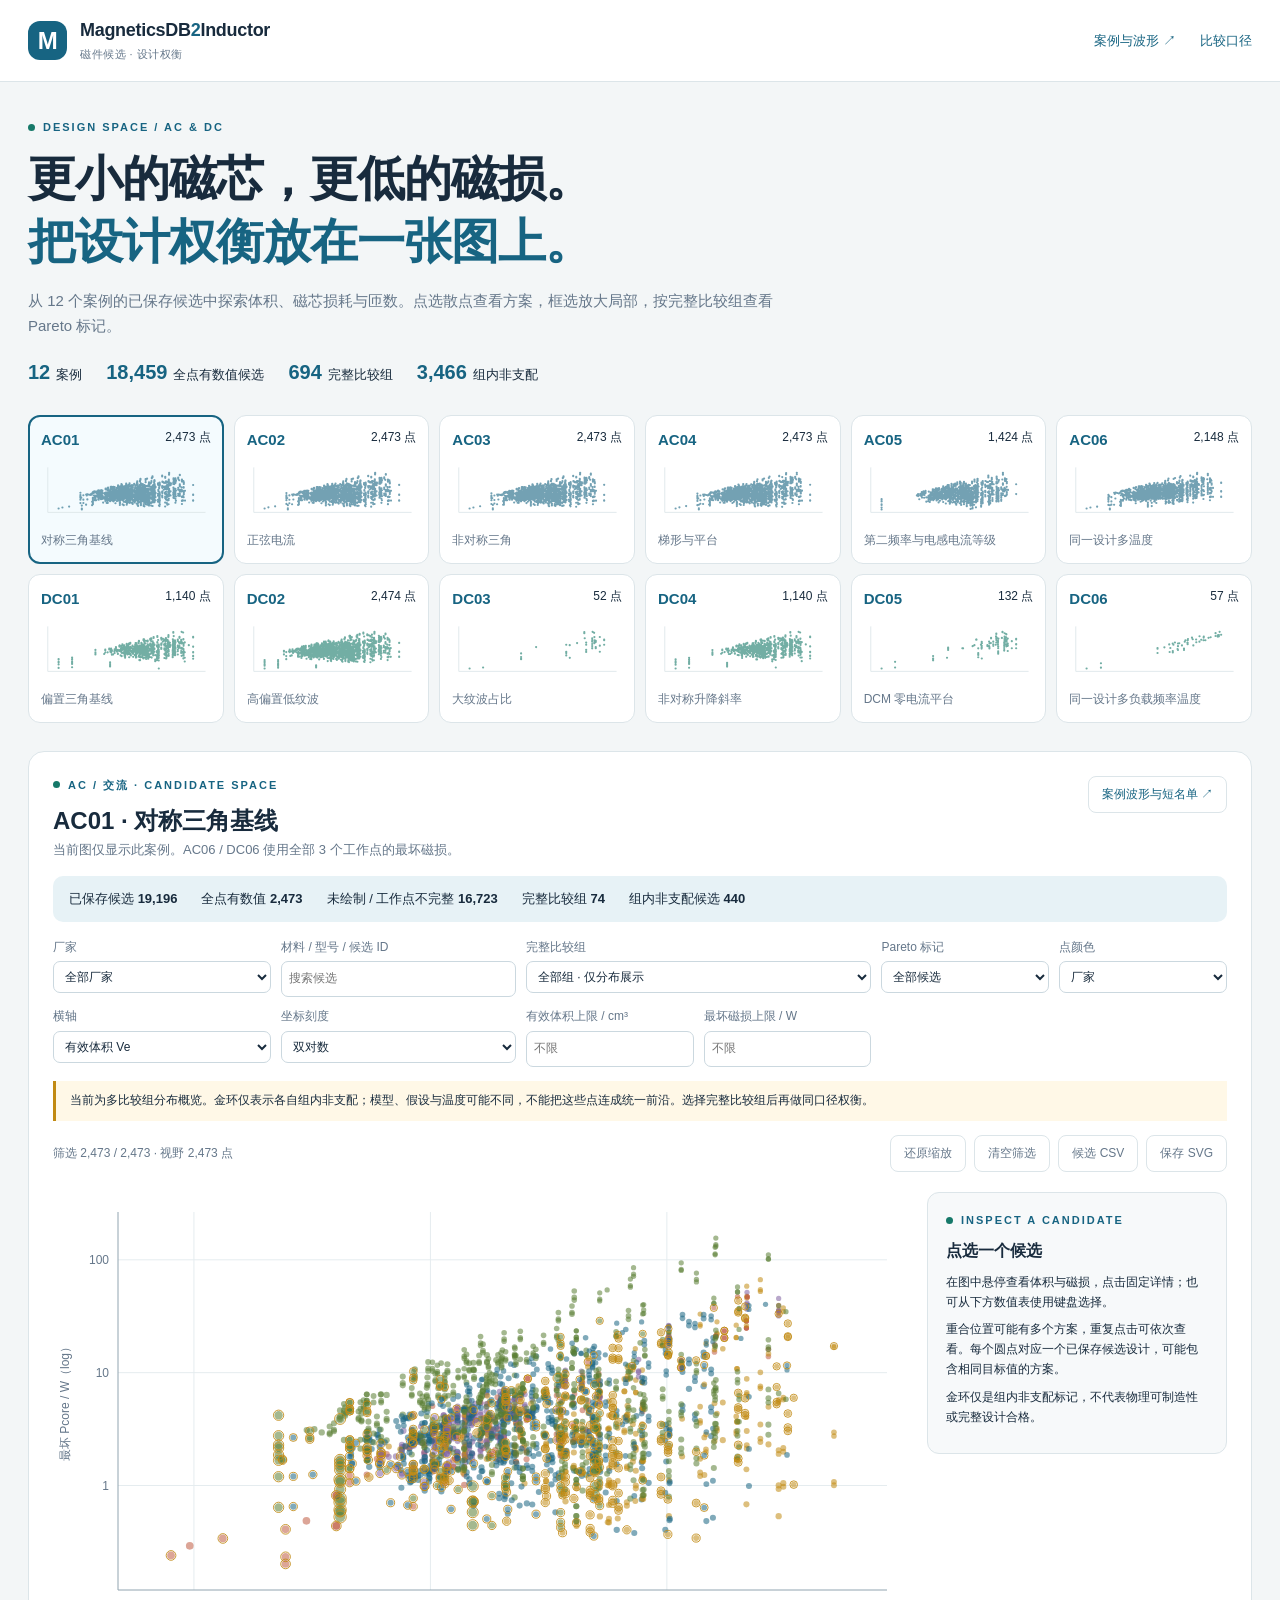
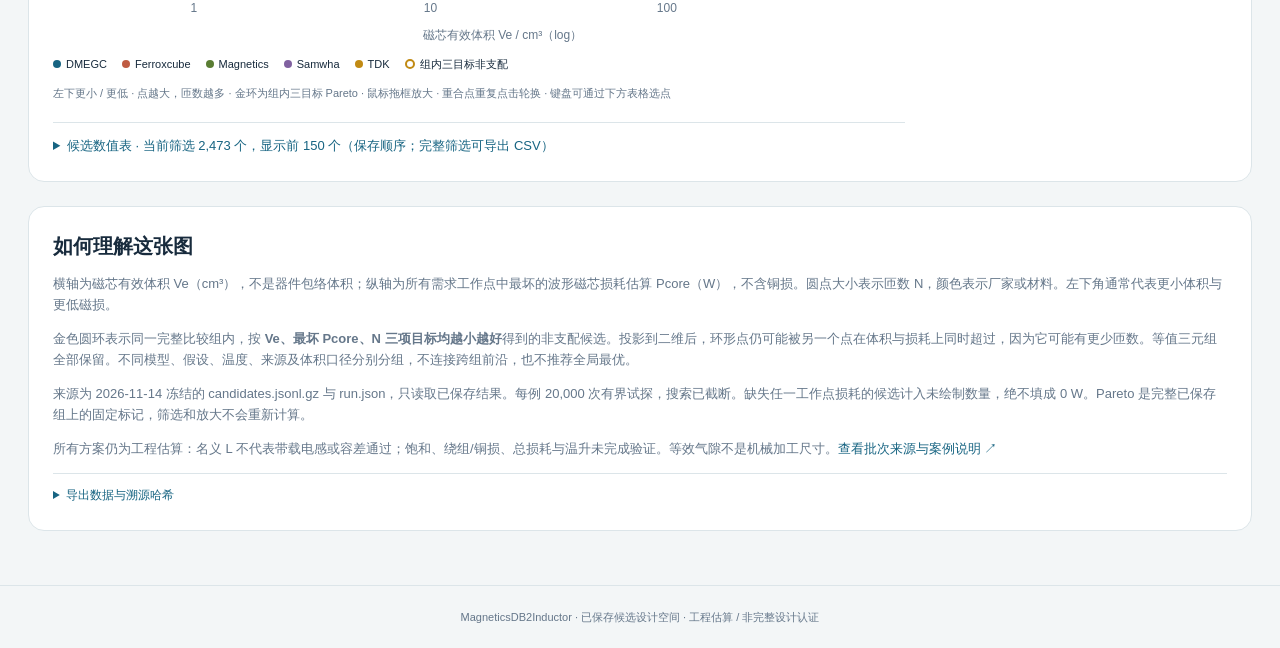
==== optimization.html @ ebb701af "Publish full-candidate magnetic optimization scatter plots" ====
<!doctype html>
<html lang="zh-CN">
<head>
  <meta charset="utf-8">
  <meta name="viewport" content="width=device-width, initial-scale=1">
  <meta name="description" content="12 个 AC/DC 电感案例，18,459 个候选的体积、磁芯损耗与匝数权衡。">
  <title>磁件优化散点图 · MagneticsDB2Inductor</title>
  <link rel="stylesheet" href="./styles.css">
  <link rel="stylesheet" href="./optimization.css">
  <script src="./optimization-data.js" defer></script>
  <script src="./optimization.js" defer></script>
</head>
<body>
  <a class="skip" href="#optimization-main">跳至散点图</a>
  <header class="topbar"><a class="brand" href="./"><span class="brand-mark" aria-hidden="true">M</span><span>MagneticsDB<span class="brand-to">2</span>Inductor<small>磁件候选 · 设计权衡</small></span></a><nav aria-label="项目导航"><a href="./">案例与波形 ↗</a><a href="#method">比较口径</a></nav></header>
  <main id="optimization-main" class="optimization-page" tabindex="-1">
    <div class="opt-intro"><div class="eyebrow">DESIGN SPACE / AC &amp; DC</div><h1>更小的磁芯，更低的磁损。<br><span>把设计权衡放在一张图上。</span></h1><p>从 12 个案例的已保存候选中探索体积、磁芯损耗与匝数。点选散点查看方案，框选放大局部，按完整比较组查看 Pareto 标记。</p><div id="global-counts" class="opt-global"></div></div>
    <section aria-label="12 个案例概览"><div id="case-gallery" class="opt-gallery"></div></section>
    <section id="case-workspace" class="opt-workspace" aria-label="当前案例优化图"><p class="loading" role="status">正在加载已保存候选…</p></section>
    <section id="method" class="panel opt-method"><h2>如何理解这张图</h2><p>横轴为磁芯有效体积 Ve（cm³），不是器件包络体积；纵轴为所有需求工作点中最坏的波形磁芯损耗估算 Pcore（W），不含铜损。圆点大小表示匝数 N，颜色表示厂家或材料。左下角通常代表更小体积与更低磁损。</p><p>金色圆环表示同一完整比较组内，按 <strong>Ve、最坏 Pcore、N 三项目标均越小越好</strong>得到的非支配候选。投影到二维后，环形点仍可能被另一个点在体积与损耗上同时超过，因为它可能有更少匝数。等值三元组全部保留。不同模型、假设、温度、来源及体积口径分别分组，不连接跨组前沿，也不推荐全局最优。</p><p>来源为 2026-11-14 冻结的 candidates.jsonl.gz 与 run.json，只读取已保存结果。每例 20,000 次有界试探，搜索已截断。缺失任一工作点损耗的候选计入未绘制数量，绝不填成 0 W。Pareto 是完整已保存组上的固定标记，筛选和放大不会重新计算。</p><p>所有方案仍为工程估算：名义 L 不代表带载电感或容差通过；饱和、绕组/铜损、总损耗与温升未完成验证。等效气隙不是机械加工尺寸。<a href="./#sources">查看批次来源与案例说明 ↗</a></p><details><summary>导出数据与溯源哈希</summary><div id="opt-provenance"></div></details></section>
  </main>
  <noscript>本页需要 JavaScript；静态候选分布图可在项目 README 中查看。</noscript>
  <footer class="site-footer">MagneticsDB2Inductor · 已保存候选设计空间 · 工程估算 / 非完整设计认证</footer>
</body>
</html>
---- styles.css ----
@charset "UTF-8";
:root{color-scheme:light;--ink:#182b3d;--muted:#65778a;--line:#dce5e9;--paper:#f3f6f7;--white:#fff;--blue:#176482;--blue-soft:#e7f2f6;--teal:#167969;--amber:#875b15;--amber-soft:#fff5df;--radius:16px;font:15px/1.65 -apple-system,BlinkMacSystemFont,"Segoe UI","Microsoft YaHei",sans-serif;background:var(--paper);color:var(--ink)}
*{box-sizing:border-box}body{margin:0}button,input,select{font:inherit}button,a,input,select,summary{-webkit-tap-highlight-color:transparent}button{cursor:pointer}a{color:var(--blue);text-decoration:none}a:hover{text-decoration:underline}button{color:inherit}button:disabled{cursor:not-allowed;opacity:.5}:focus-visible{outline:3px solid #de9d2b;outline-offset:3px}h1,h2,h3,p{margin:0}h1{font-size:clamp(26px,3vw,38px);line-height:1.3;letter-spacing:-1px}h2{font-size:20px;line-height:1.5}h3{font-size:15px}small,.muted{color:var(--muted)}small{font-size:12px}svg text{font-family:inherit;fill:var(--muted);font-size:12px}code{overflow-wrap:anywhere;font:12px/1.65 Consolas,monospace}.skip{position:absolute;left:16px;top:-100px;padding:8px;background:#fff;z-index:100}.skip:focus{top:10px}.topbar{min-height:82px;border-bottom:1px solid var(--line);background:#fff;display:flex;align-items:center;justify-content:space-between;padding:14px max(28px,calc((100vw - 1540px)/2));gap:20px}.brand{color:var(--ink);font-size:18px;font-weight:700;display:flex;align-items:center;gap:13px;line-height:1.25;letter-spacing:-.3px}.brand:hover{text-decoration:none}.brand small{display:block;font-size:11px;font-weight:400;letter-spacing:.5px;margin-top:6px}.brand-to{color:var(--blue)}.brand-mark{display:grid;place-items:center;background:var(--blue);color:#fff;width:39px;height:39px;border-radius:12px;font-size:24px;font-weight:600}.topbar nav{display:flex;gap:24px;font-size:13px}.intro{max-width:1540px;padding:36px 28px 24px;margin:auto}.eyebrow{font-size:11px;font-weight:700;color:var(--blue);letter-spacing:2px;text-transform:uppercase;display:flex;align-items:center;gap:8px;margin-bottom:9px}.eyebrow:before{content:'';width:7px;height:7px;border-radius:50%;background:var(--teal)}.intro-line{display:flex;justify-content:space-between;align-items:flex-end;gap:30px}.intro p{color:var(--muted);max-width:720px;margin-top:12px;font-size:14px}.batch{font-size:12px;padding:8px 13px;border:1px solid var(--line);border-radius:8px;background:#fff;white-space:nowrap}.overview{display:grid;grid-template-columns:repeat(4,1fr);gap:16px;margin-top:26px}.stat{background:#fff;border:1px solid var(--line);border-radius:12px;padding:16px 20px}.stat strong{font-size:27px;line-height:1.25;display:block;letter-spacing:-.6px;font-variant-numeric:tabular-nums}.stat>span{color:var(--muted);font-size:12px;display:block;margin-bottom:4px}.stat small{display:block;margin-top:5px;font-size:11px}.shell{max-width:1540px;margin:auto;display:grid;grid-template-columns:244px minmax(0,1fr);gap:26px;padding:0 28px 42px}.sidebar{align-self:start;position:sticky;top:18px;background:#fff;border:1px solid var(--line);border-radius:var(--radius);overflow:hidden}.sidebar-title{padding:19px 18px 0;font-size:12px;font-weight:700;letter-spacing:1px}.segmented{display:flex;gap:3px;margin:13px 14px;background:var(--paper);border-radius:8px;padding:4px}.segmented button{border:0;background:none;flex:1;font-size:12px;padding:5px;border-radius:5px}.segmented button[aria-pressed=true]{background:#fff;box-shadow:0 1px 4px #13233315;color:var(--blue);font-weight:700}.case-list{padding:0 8px 10px;max-height:670px;overflow:auto}.case-button{border:0;background:#fff;text-align:left;display:grid;grid-template-columns:40px 1fr;gap:8px;padding:12px 10px;border-radius:8px;width:100%;line-height:1.45;margin:2px 0}.case-button:hover{background:#f3f7f8}.case-button[aria-current=true]{background:var(--blue-soft);box-shadow:inset 3px 0 var(--blue)}.case-button b{font-size:11px;color:var(--blue);padding-top:2px}.case-button span{font-size:12px}.case-button small{display:block;font-size:10px;margin-top:5px}.side-note{border-top:1px solid var(--line);padding:14px 18px;font-size:11px;color:var(--muted)}.workspace{min-width:0}.case-head{display:flex;gap:16px;align-items:flex-start;justify-content:space-between;margin:4px 0 16px}.case-head h2{font-size:25px;letter-spacing:-.5px}.case-head p{font-size:13px;color:var(--muted);max-width:760px;margin-top:8px}.case-index{font-size:12px;color:var(--blue);margin-bottom:4px;font-weight:700}.actions{display:flex;gap:8px;flex-shrink:0}.btn{background:#fff;border:1px solid var(--line);border-radius:8px;padding:8px 13px;font-size:12px;white-space:nowrap}.btn:hover{border-color:var(--blue);background:var(--blue-soft)}.btn.primary{color:#fff;background:var(--blue);border-color:var(--blue)}.tabs{display:flex;gap:24px;border-bottom:1px solid var(--line);margin:20px 0}.tabs button{border:0;border-bottom:2px solid transparent;background:none;padding:10px 1px;color:var(--muted);font-size:13px;font-weight:600}.tabs button[aria-selected=true]{color:var(--blue);border-bottom-color:var(--blue)}.input-facts{display:grid;grid-template-columns:repeat(4,minmax(0,1fr));border:1px solid var(--line);background:#fff;border-radius:12px;margin-bottom:18px}.input-facts>div{padding:15px 18px;border-right:1px solid var(--line)}.input-facts>div:last-child{border:0}.input-facts span{font-size:11px;color:var(--muted);display:block}.input-facts strong{font-size:19px;display:block;margin-top:3px;font-variant-numeric:tabular-nums}.input-facts small{display:block;font-size:10px;margin-top:3px}.panel{border:1px solid var(--line);background:#fff;border-radius:var(--radius);padding:22px;margin:18px 0;min-width:0}.panel-head{display:flex;align-items:center;justify-content:space-between;gap:12px;margin-bottom:15px}.panel-head .sub{margin-top:3px}.sub,.note{font-size:12px;color:var(--muted)}.note{margin-top:10px;line-height:1.75}.pill{display:inline-flex;padding:3px 9px;border-radius:6px;font-size:10px;background:var(--blue-soft);color:var(--blue);font-weight:600;line-height:1.8}.pill.warn{background:var(--amber-soft);color:var(--amber)}.pill.dim{background:#edf0f3;color:#647384}.notice{display:flex;gap:9px;background:var(--amber-soft);border:1px solid #efdcaf;color:var(--amber);padding:13px 16px;border-radius:10px;font-size:12px;margin:16px 0;line-height:1.8}.notice.info{color:var(--blue);background:var(--blue-soft);border-color:#c7e1eb}.field{display:grid;gap:5px;font-size:11px;color:var(--muted);min-width:0}select,input[type=search]{width:100%;padding:10px 12px;border:1px solid var(--line);border-radius:8px;background:#fff;color:var(--ink);min-width:0;font-size:12px}select:hover,input:hover{border-color:#9bb6c3}.design-hero{display:flex;justify-content:space-between;gap:25px;padding:20px 0 16px}.design-hero h3{font-size:26px;letter-spacing:-.5px}.design-hero .vendor{color:var(--muted);font-size:12px;margin-bottom:4px}.hero-loss{text-align:right;min-width:180px}.hero-loss .number{font-size:38px;letter-spacing:-1px;line-height:1.4;font-variant-numeric:tabular-nums}.hero-loss .unit{font-size:16px;margin-left:5px}.chain{display:grid;grid-template-columns:1fr 24px 1fr 24px 1fr;gap:12px;border-top:1px solid var(--line);padding-top:17px}.chain strong{display:block;font-size:19px;font-weight:600;font-variant-numeric:tabular-nums}.chain span{font-size:11px;color:var(--muted)}.chain .op{font-size:20px;align-self:center;text-align:center;color:#9baab7}.two-col{display:grid;grid-template-columns:1fr 1fr;gap:18px}.two-col>.panel{margin:0}.two-col.wave-panels{gap:0}.chart{min-width:0}.chart svg{display:block;width:100%;height:auto;overflow:visible}.chart-line{fill:none;stroke:var(--blue);stroke-width:2.3;stroke-linecap:round;stroke-linejoin:round}.flux .chart-line{stroke:var(--teal)}.chart-grid{stroke:#e8edf0;stroke-width:1}.chart-cross{stroke:#899eae;stroke-width:1;stroke-dasharray:4 4}.cursor-dot{fill:var(--blue);stroke:#fff;stroke-width:2}.flux .cursor-dot{fill:var(--teal)}.cursor-readout{padding:10px 14px;background:var(--paper);border-radius:8px;display:flex;gap:25px;flex-wrap:wrap;font-size:12px;font-variant-numeric:tabular-nums}.cursor-readout strong{font-weight:600}.cursor-control{display:flex;align-items:center;gap:14px;margin:10px 0;color:var(--muted);font-size:11px}.cursor-control input{accent-color:var(--blue);width:100%}.legend{font-size:11px;color:var(--muted);display:flex;align-items:center;gap:8px}.legend i{width:8px;height:8px;background:var(--blue);border-radius:50%;display:inline-block}.legend.teal i{background:var(--teal)}.params{display:grid;grid-template-columns:1fr 1fr;gap:0 18px;margin:0}.params>div{padding:11px 0;border-bottom:1px solid #eef1f4;min-width:0}.params dt{font-size:11px;color:var(--muted)}.params dd{margin:3px 0 0;font-size:14px;font-variant-numeric:tabular-nums;overflow-wrap:anywhere}.checks{display:grid;gap:10px}.check{display:flex;justify-content:space-between;align-items:center;font-size:12px;gap:8px}.assumptions{display:flex;gap:6px;flex-wrap:wrap;margin:12px 0}details{border-top:1px solid var(--line);padding-top:12px;margin-top:14px}summary{cursor:pointer;font-size:12px;color:var(--blue)}.hash-grid{display:grid;gap:12px;margin-top:14px}.hash-grid dt{font-size:11px;color:var(--muted)}.hash-grid dd{margin:3px 0 0;overflow-wrap:anywhere;font-size:11px}table{width:100%;border-collapse:collapse;text-align:left;font-size:12px}th{color:var(--muted);font-size:10px;font-weight:600;background:#f8fafb}th,td{padding:10px 12px;border-bottom:1px solid #e9eef1;vertical-align:middle}.num{text-align:right;font-variant-numeric:tabular-nums}.table-scroll{overflow:auto;max-width:100%}tr.active td{background:#eaf4f8}.table-button{border:0;background:none;color:var(--blue);text-align:left;font-size:12px;padding:0;min-width:140px}.table-button:hover{text-decoration:underline}.table-button small{display:block;font-size:10px}.filters{display:grid;grid-template-columns:minmax(150px,1.3fr) repeat(3,minmax(120px,1fr));gap:10px;margin:15px 0}.result-count{font-size:11px;color:var(--muted);margin:12px 0}.empty{padding:32px 18px;text-align:center;color:var(--muted);font-size:13px}.scatter circle{cursor:pointer;fill:#c4d9e2;stroke:#fff;stroke-width:1.5}.scatter circle.selected{fill:var(--blue);stroke:var(--ink);stroke-width:2}.scatter circle:hover{fill:var(--teal)}.scatter .halo{fill:var(--blue);opacity:.1;stroke:0}.scatter-group{border:1px dashed #bed7e1;border-radius:9px;padding:10px 13px;background:#f8fcfd;margin-top:8px;font-size:11px;color:var(--muted)}.compare-bar{display:flex;align-items:center;justify-content:space-between;gap:10px;padding:12px 0;font-size:12px;border-top:1px solid var(--line)}.compare-table th:not(:first-child),.compare-table td:not(:first-child){min-width:170px}.download-row{display:flex;gap:8px;flex-wrap:wrap}.bars{display:grid;gap:12px}.bar-row{display:grid;grid-template-columns:185px 1fr 50px;gap:12px;align-items:center;font-size:11px}.bar-track{height:8px;background:#ecf1f4;border-radius:4px;overflow:hidden}.bar-fill{height:100%;background:#8fb4c4;border-radius:4px}.sources p{margin-top:10px;font-size:12px;color:var(--muted)}.source-hash{border-bottom:1px solid var(--line);padding:13px 0}.source-hash:last-child{border:0}.source-hash code{display:block;margin-top:3px;font-size:10px}.site-footer{border-top:1px solid var(--line);padding:22px 28px;text-align:center;font-size:11px;color:var(--muted)}.toast{position:fixed;bottom:25px;left:50%;transform:translateX(-50%);padding:11px 18px;border-radius:9px;background:var(--ink);color:#fff;font-size:12px;z-index:99;box-shadow:0 8px 35px #13233330}.loading{padding:90px 30px;text-align:center;color:var(--muted)}.row-check{accent-color:var(--blue);width:16px;height:16px}.point-tab{border:1px solid var(--line);padding:8px 12px;background:#fff;border-radius:7px;font-size:11px}.point-tab[aria-pressed=true]{background:var(--blue-soft);border-color:var(--blue);color:var(--blue)}.point-tabs{display:flex;gap:8px;flex-wrap:wrap}.scope-label{font-size:10px;color:var(--muted);letter-spacing:.3px;margin-top:6px}.warning-list{padding-left:18px;font-size:12px;line-height:1.9;color:var(--amber)}.mobile-case-picker{display:none}.source-link{font-size:11px}.footer-actions{display:flex;gap:10px;justify-content:space-between;margin:25px 0;font-size:12px}.footer-actions button{max-width:48%;overflow:hidden;text-overflow:ellipsis}.chart-accessible{font-size:11px;color:var(--muted);margin-top:6px}.point-row{cursor:pointer}.point-row:hover td{background:#f3f8fa}
@media(min-width:1600px){.topbar{padding-left:calc((100vw - 1484px)/2);padding-right:calc((100vw - 1484px)/2)}}
@media(max-width:1150px){.shell{grid-template-columns:205px minmax(0,1fr);gap:18px}.case-list{max-height:650px}.input-facts>div{padding:12px}.input-facts strong{font-size:16px}.hero-loss .number{font-size:32px}.filters{grid-template-columns:1fr 1fr}.case-head{flex-wrap:wrap}.overview{gap:10px}.panel{padding:18px}.two-col:not(.wave-panels){grid-template-columns:1fr}.bar-row{grid-template-columns:150px 1fr 40px}}
@media(max-width:800px){.topbar{padding:16px 20px}.topbar nav{gap:15px;font-size:11px}.brand{font-size:15px}.brand-mark{width:33px;height:33px;font-size:21px}.intro{padding:27px 20px 20px}.intro-line{display:block}.batch{display:inline-block;margin-top:16px}.overview{grid-template-columns:repeat(2,1fr);margin-top:20px}.stat{padding:13px 16px}.stat strong{font-size:25px}.shell{grid-template-columns:1fr;padding:0 20px 30px}.sidebar{position:static}.sidebar-title,.side-note{display:none}.case-list{display:none}.segmented{margin:10px 12px 4px}.mobile-case-picker{display:block;margin:8px 14px 14px}.input-facts{grid-template-columns:1fr 1fr}.input-facts>div:nth-child(2){border-right:0}.input-facts>div:nth-child(-n+2){border-bottom:1px solid var(--line)}.two-col.wave-panels{grid-template-columns:1fr;gap:16px}.design-hero h3{font-size:22px}.panel-head{flex-wrap:wrap}.hero-loss{min-width:130px}.hero-loss .number{font-size:30px}.chart-line{stroke-width:2}.case-head h2{font-size:23px}.source-hash code{font-size:10px}}
@media(max-width:440px){.topbar{padding:13px 14px;align-items:flex-start}.topbar nav{flex-direction:column;gap:3px;text-align:right;white-space:nowrap}.brand{font-size:13px;gap:8px}.brand small{font-size:9px}.intro{padding:23px 14px 18px}.intro p{font-size:12px}.shell{padding:0 14px 25px;gap:18px}.overview{gap:8px}.stat{padding:12px}.stat>span{font-size:10px}.stat strong{font-size:23px}.stat small{font-size:9px}.batch{font-size:10px}.panel{padding:15px;border-radius:12px}.tabs{gap:22px}.tabs button{font-size:12px}.design-hero{display:block}.hero-loss{text-align:left;margin-top:14px}.hero-loss .number{font-size:34px}.hero-loss .sub{font-size:10px}.chain{gap:5px;grid-template-columns:1fr 13px 1fr 13px 1fr}.chain strong{font-size:15px}.chain span{font-size:9px}.params{gap:0 12px}.params dd{font-size:12px}.params dt{font-size:10px}.filters{grid-template-columns:1fr 1fr;gap:8px}.input-facts strong{font-size:17px}.input-facts small{font-size:9px}.cursor-readout{gap:10px 17px;font-size:11px}.notice{font-size:11px;padding:11px 13px}.bar-row{grid-template-columns:120px 1fr 35px;font-size:9px;gap:8px}.site-footer{padding:18px 20px;font-size:10px}.point-tabs{gap:6px}.point-tab{font-size:10px;padding:7px 9px}.actions{width:100%}.btn{font-size:11px}.case-head{gap:12px}.intro h1{font-size:28px}}
@media(prefers-reduced-motion:no-preference){button,a{transition:background-color .15s,border-color .15s,color .15s}.panel{animation:enter .18s ease-out}@keyframes enter{from{opacity:.6;transform:translateY(3px)}to{opacity:1;transform:none}}}

.cursor-control{white-space:nowrap}.cursor-control input{min-width:0}.table-scroll table{min-width:760px}.table-scroll .compare-table{min-width:600px}
---- optimization.css ----
.optimization-page{max-width:1540px;margin:auto;padding:36px 28px}.opt-intro{max-width:960px;margin-bottom:26px}.opt-intro h1{margin:12px 0 16px;font-size:clamp(28px,3.8vw,48px)}.opt-intro h1 span{color:var(--blue)}.opt-intro p{max-width:780px;color:var(--muted)}.opt-global{display:flex;flex-wrap:wrap;gap:8px 24px;margin-top:18px;font-size:13px}.opt-global strong{font-size:20px;color:var(--blue);margin-right:6px}.opt-gallery{display:grid;grid-template-columns:repeat(6,minmax(0,1fr));gap:10px;margin-bottom:28px}.opt-case{min-width:0;text-align:left;background:white;border:1px solid var(--line);border-radius:12px;padding:12px;position:relative}.opt-case[aria-current=true]{border:2px solid var(--blue);padding:11px;background:#f4fbfe}.opt-case-head{display:flex;justify-content:space-between;font-size:12px}.opt-case-head strong{color:var(--blue);font-size:15px}.opt-case small{display:block;white-space:nowrap;overflow:hidden;text-overflow:ellipsis}.opt-case svg{display:block;width:100%;height:68px;margin:5px 0}.opt-workspace{background:white;border:1px solid var(--line);border-radius:16px;padding:24px}.opt-case-title{display:flex;justify-content:space-between;gap:14px;align-items:flex-start}.opt-case-title h2{font-size:24px}.opt-case-title p{color:var(--muted);font-size:13px}.opt-counts{margin:16px 0;padding:12px 16px;background:var(--blue-soft);border-radius:10px;display:flex;gap:12px 24px;flex-wrap:wrap;font-size:13px}.opt-controls{display:grid;grid-template-columns:1.3fr 1.4fr repeat(4,1fr);gap:10px}.opt-controls label{font-size:12px;color:var(--muted);min-width:0}.opt-controls select,.opt-controls input{display:block;width:100%;min-width:0;margin-top:4px;border:1px solid #cbd8df;border-radius:7px;padding:7px;background:#fff;color:var(--ink)}.opt-controls .opt-wide{grid-column:span 2}.opt-chart-layout{display:grid;grid-template-columns:minmax(0,1fr) 300px;gap:22px;margin-top:20px}.opt-chart-area{min-width:0}.opt-toolbar{display:flex;align-items:center;justify-content:space-between;gap:12px;margin:14px 0;font-size:12px;color:var(--muted)}.opt-toolbar .actions{flex-wrap:wrap}.opt-stage{position:relative;width:100%;height:460px;touch-action:pan-y}.opt-stage svg,.opt-stage canvas{position:absolute;inset:0;width:100%;height:100%;display:block}.opt-stage canvas{touch-action:pan-y;cursor:crosshair}.opt-tooltip{position:absolute;pointer-events:none;z-index:4;background:#182b3df0;color:#fff;padding:9px 12px;border-radius:8px;font-size:12px;max-width:280px;box-shadow:0 4px 14px #182b3d30}.opt-tooltip[hidden]{display:none}.opt-box{position:absolute;background:#17648220;border:1px solid var(--blue);pointer-events:none;display:none}.opt-legend{display:flex;flex-wrap:wrap;gap:5px 15px;font-size:11px;min-height:24px}.opt-legend span{display:inline-flex;align-items:center;gap:5px}.opt-dot{width:8px;height:8px;border-radius:50%;display:inline-block}.opt-ring{border:2px solid #c18a13;width:10px;height:10px;border-radius:50%;display:inline-block}.opt-detail{background:#f7f9fa;border:1px solid var(--line);padding:18px;border-radius:12px;min-width:0;align-self:start}.opt-detail h3{font-size:16px;margin:8px 0;overflow-wrap:anywhere}.opt-detail dl{margin:12px 0}.opt-detail dl div{display:flex;justify-content:space-between;gap:12px;padding:6px 0;border-bottom:1px solid var(--line);font-size:12px}.opt-detail dt{color:var(--muted)}.opt-detail dd{margin:0;text-align:right}.opt-detail p{font-size:12px;margin:8px 0;overflow-wrap:anywhere}.opt-detail code{font-size:10px}.opt-detail table{font-size:11px;width:100%;border-collapse:collapse}.opt-detail td,.opt-detail th{text-align:left;padding:5px;border-bottom:1px solid var(--line)}.opt-detail .btn{display:block;text-align:center;margin-top:12px}.opt-notice{padding:10px 14px;background:#fff8e7;border-left:3px solid #c18a13;font-size:12px;margin-top:14px}.opt-method{margin-top:24px;padding:24px}.opt-method p{font-size:13px;color:var(--muted);margin:12px 0}.opt-method details{font-size:13px}.opt-method code{display:block;margin:8px 0}.opt-results{margin-top:20px}.opt-results summary{font-size:13px;cursor:pointer}.opt-table-wrap{max-height:340px;overflow:auto;margin-top:12px}.opt-table{width:100%;border-collapse:collapse;white-space:nowrap;font-size:12px}.opt-table th,.opt-table td{padding:7px 12px;border-bottom:1px solid var(--line);text-align:left}.opt-table th{position:sticky;top:0;background:#eef3f5}.opt-table button{border:0;background:none;color:var(--blue);padding:0;text-align:left}.opt-zero{position:absolute;inset:80px 20px;text-align:center;color:var(--muted);pointer-events:none}.opt-case:focus-visible{outline-offset:1px}
@media(max-width:1150px){.opt-gallery{grid-template-columns:repeat(4,minmax(0,1fr))}.opt-controls{grid-template-columns:repeat(3,minmax(0,1fr))}.opt-chart-layout{grid-template-columns:minmax(0,1fr) 260px}}
@media(max-width:800px){.optimization-page{padding:24px 16px}.opt-gallery{grid-template-columns:repeat(3,minmax(0,1fr))}.opt-chart-layout{grid-template-columns:1fr}.opt-detail{max-height:none}.opt-controls{grid-template-columns:repeat(2,minmax(0,1fr))}.opt-stage{height:390px}.opt-workspace{padding:16px}.opt-case-title{display:block}.opt-case-title .btn{margin-top:10px}.opt-toolbar{align-items:flex-start;flex-direction:column}.opt-intro h1{letter-spacing:-.5px}}
@media(max-width:450px){.opt-gallery{grid-template-columns:repeat(2,minmax(0,1fr))}.opt-global{gap:6px 16px}.opt-case small{font-size:10px}.opt-case-title h2{font-size:20px}.opt-controls{gap:8px}.opt-stage{height:340px}.opt-counts{gap:6px 14px}.topbar nav{gap:12px;font-size:12px}}
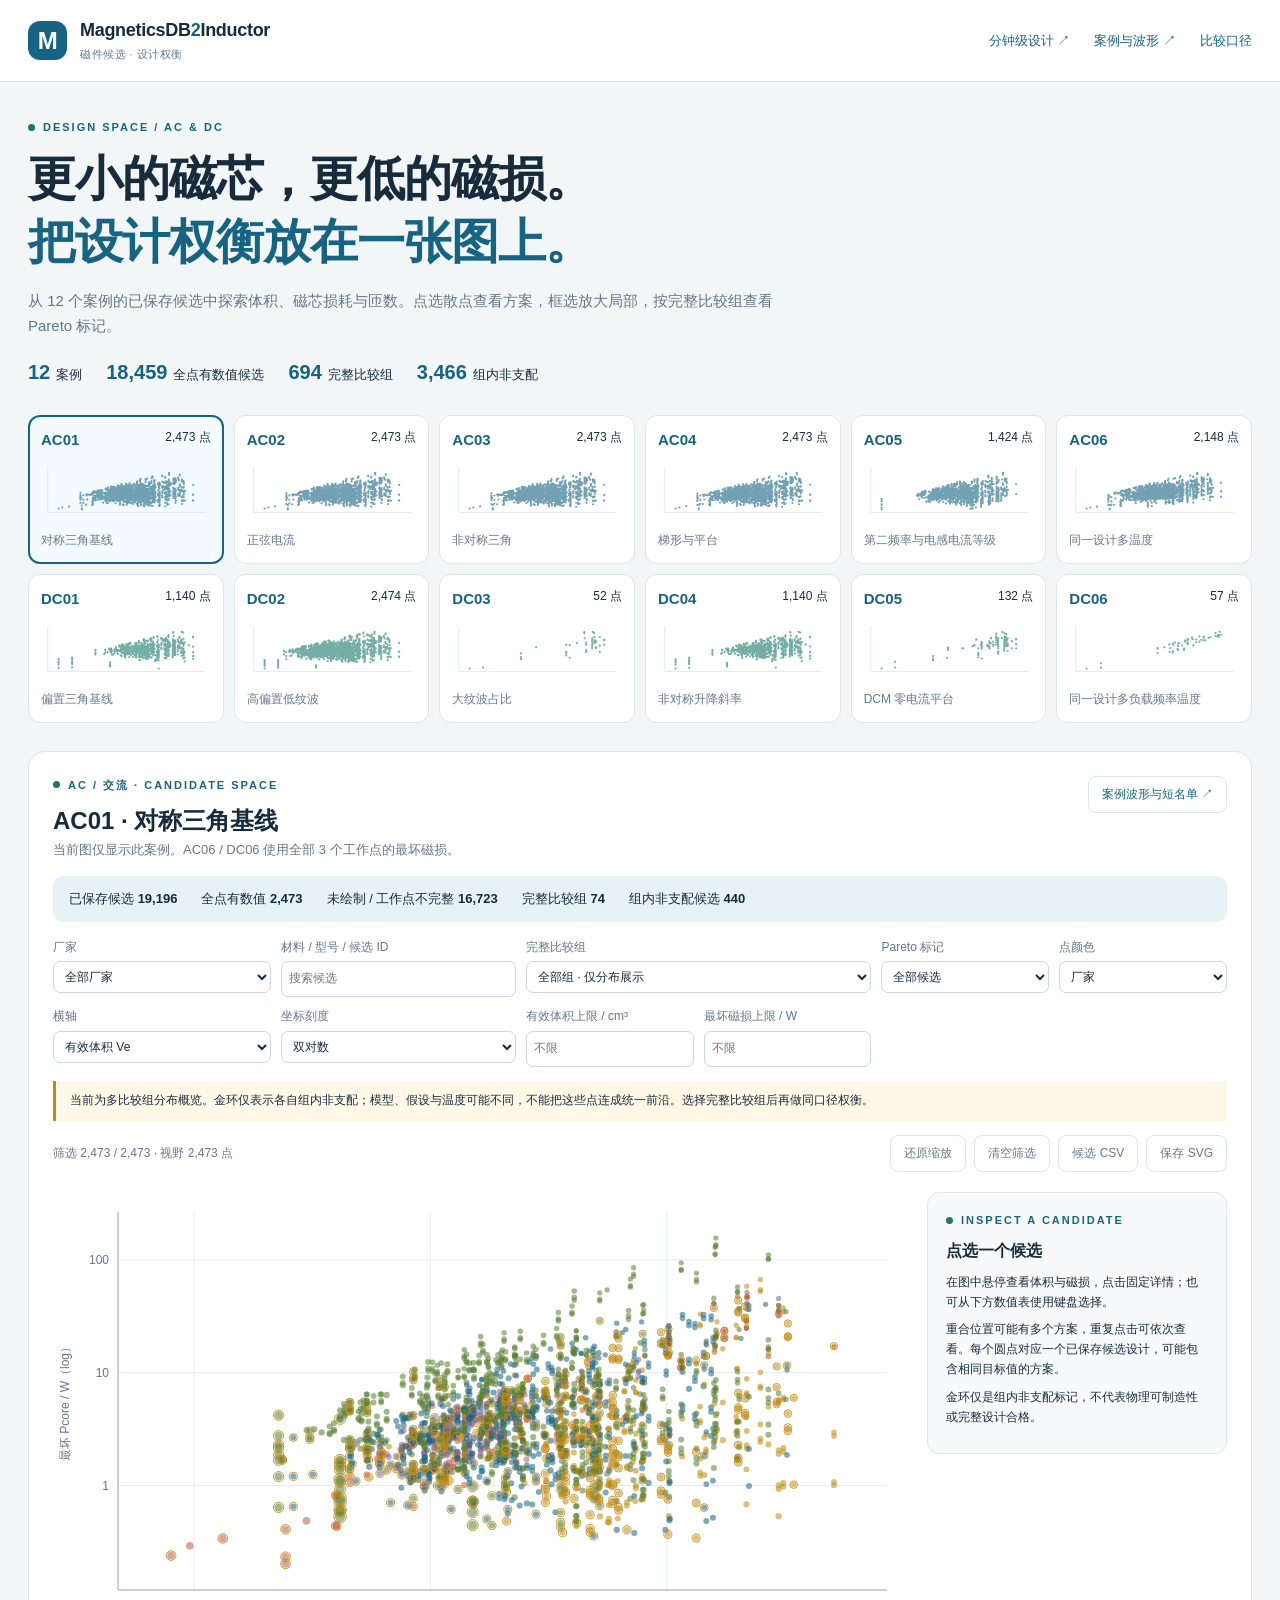
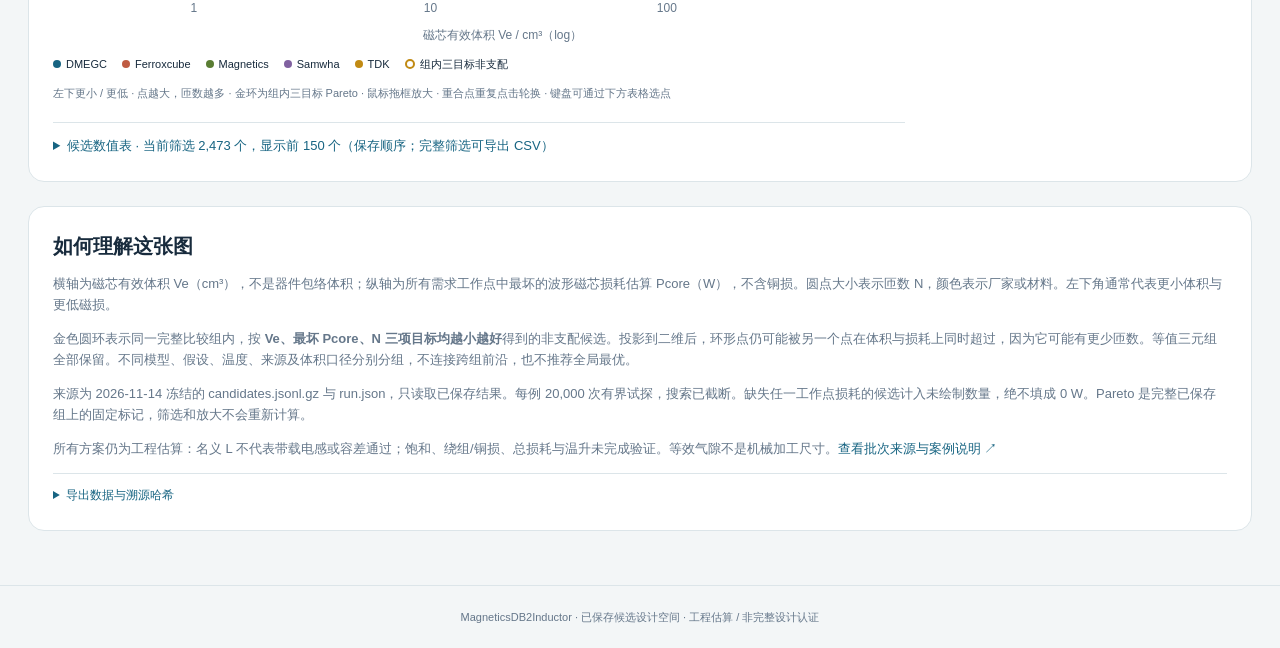
==== commit a949f3bb: "Publish validated minute-scale inductor case explorer" ====
--- a/optimization.html
+++ b/optimization.html
@@ -1,6 +1,7 @@
 <!doctype html>
 <html lang="zh-CN">
 <head>
+  <link rel="icon" href="data:image/svg+xml,%3Csvg xmlns=%27http://www.w3.org/2000/svg%27 viewBox=%270 0 32 32%27%3E%3Crect width=%2732%27 height=%2732%27 rx=%277%27 fill=%27%23176482%27/%3E%3Cpath d=%27M6 24V8h4l6 10 6-10h4v16h-4V15l-6 10-6-10v9z%27 fill=%27white%27/%3E%3C/svg%3E">
   <meta charset="utf-8">
   <meta name="viewport" content="width=device-width, initial-scale=1">
   <meta name="description" content="12 个 AC/DC 电感案例，18,459 个候选的体积、磁芯损耗与匝数权衡。">
@@ -12,7 +13,7 @@
 </head>
 <body>
   <a class="skip" href="#optimization-main">跳至散点图</a>
-  <header class="topbar"><a class="brand" href="./"><span class="brand-mark" aria-hidden="true">M</span><span>MagneticsDB<span class="brand-to">2</span>Inductor<small>磁件候选 · 设计权衡</small></span></a><nav aria-label="项目导航"><a href="./">案例与波形 ↗</a><a href="#method">比较口径</a></nav></header>
+  <header class="topbar"><a class="brand" href="./"><span class="brand-mark" aria-hidden="true">M</span><span>MagneticsDB<span class="brand-to">2</span>Inductor<small>磁件候选 · 设计权衡</small></span></a><nav aria-label="项目导航"><a href="./fast.html">分钟级设计 ↗</a><a href="./">案例与波形 ↗</a><a href="#method">比较口径</a></nav></header>
   <main id="optimization-main" class="optimization-page" tabindex="-1">
     <div class="opt-intro"><div class="eyebrow">DESIGN SPACE / AC &amp; DC</div><h1>更小的磁芯，更低的磁损。<br><span>把设计权衡放在一张图上。</span></h1><p>从 12 个案例的已保存候选中探索体积、磁芯损耗与匝数。点选散点查看方案，框选放大局部，按完整比较组查看 Pareto 标记。</p><div id="global-counts" class="opt-global"></div></div>
     <section aria-label="12 个案例概览"><div id="case-gallery" class="opt-gallery"></div></section>
